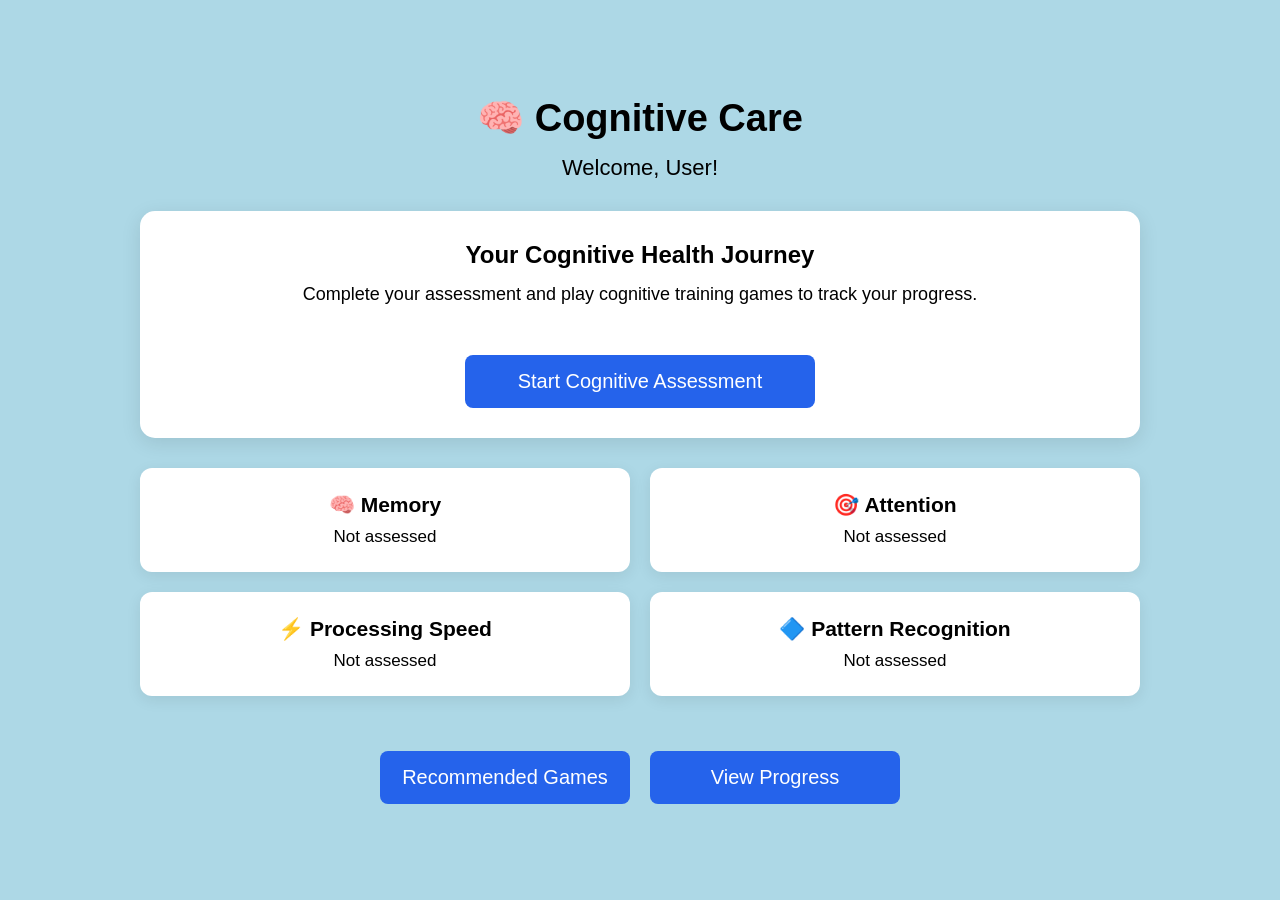
==== Cognitive care prototype/dashboard.html @ d1339457 "Initial commit" ====
<!DOCTYPE html>
<html lang="en">

<head>
    <meta charset="UTF-8">
    <meta name="viewport" content="width=device-width, initial-scale=1.0">

    <title>Cognitive Care - Dashboard</title>

    <link rel="stylesheet" href="CSS/style.css">
</head>

<body>

    <div class="dashboard-container">

        <h1>🧠 Cognitive Care</h1>

        <p class="welcome">
            Welcome, <span id="userName">User</span>!
        </p>

        <div class="dashboard-card">

            <h2>Your Cognitive Health Journey</h2>

            <p>
                Complete your assessment and play cognitive
                training games to track your progress.
            </p>

            <button onclick="startAssessment()">
                Start Cognitive Assessment
            </button>

        </div>


        <div class="domain-container">

            <div class="domain-card">
                <h3>🧠 Memory</h3>
                <p>Not assessed</p>
            </div>

            <div class="domain-card">
                <h3>🎯 Attention</h3>
                <p>Not assessed</p>
            </div>

            <div class="domain-card">
                <h3>⚡ Processing Speed</h3>
                <p>Not assessed</p>
            </div>

            <div class="domain-card">
                <h3>🔷 Pattern Recognition</h3>
                <p>Not assessed</p>
            </div>

        </div>


        <div class="menu-container">

            <button onclick="openPage('games.html')">
                Recommended Games
            </button>

            <button onclick="openPage('progress.html')">
                View Progress
            </button>

        </div>

    </div>


    <script src="JS/app.js"></script>
<script>
  function openPage(page) {
    window.location.href = page;
  }

  function startAssessment() {
    window.location.href = "assessment.html";
  }
</script>
</body>
</html>
---- Cognitive care prototype/CSS/style.css ----
* {
    box-sizing: border-box;
    margin: 0;
    padding: 0;
    font-family: Arial, sans-serif;
}

body {
    background: #f4f7fb;
    min-height: 100vh;
    display: flex;
    justify-content: center;
    align-items: center;
}

.login-container {
    width: 90%;
    max-width: 500px;
    text-align: center;
}

.logo {
    font-size: 70px;
    margin-bottom: 10px;
}

h1 {
    font-size: 38px;
    margin-bottom: 10px;
}

.subtitle {
    font-size: 20px;
    margin-bottom: 30px;
}

.login-box {
    background: white;
    padding: 35px;
    border-radius: 15px;
    box-shadow: 0 5px 20px rgba(0, 0, 0, 0.1);
    text-align: left;
}

label {
    display: block;
    font-size: 20px;
    margin-top: 15px;
    margin-bottom: 8px;
}

input {
    width: 100%;
    padding: 15px;
    font-size: 18px;
    border: 1px solid #ccc;
    border-radius: 8px;
}

button {
    width: 100%;
    padding: 15px;
    margin-top: 25px;
    font-size: 20px;
    border: none;
    border-radius: 8px;
    cursor: pointer;
    background: #2563eb;
    color: white;
}

button:hover {
    opacity: 0.9;
}

#message {
    text-align: center;
    margin-top: 15px;
    font-size: 18px;
}
body {
    background: lightblue !important;
}
/* DASHBOARD */

.dashboard-container {
    width: 90%;
    max-width: 1000px;
    margin: 40px auto;
    text-align: center;
}

.welcome {
    font-size: 22px;
    margin: 15px 0 30px;
}

.dashboard-card {
    background: white;
    padding: 30px;
    border-radius: 15px;
    box-shadow: 0 5px 20px rgba(0, 0, 0, 0.1);
    margin-bottom: 30px;
}

.dashboard-card h2 {
    margin-bottom: 15px;
}

.dashboard-card p {
    font-size: 18px;
    margin-bottom: 25px;
}

.dashboard-card button {
    max-width: 350px;
}

.domain-container {
    display: grid;
    grid-template-columns: repeat(2, 1fr);
    gap: 20px;
    margin-bottom: 30px;
}

.domain-card {
    background: white;
    padding: 25px;
    border-radius: 12px;
    box-shadow: 0 4px 15px rgba(0, 0, 0, 0.08);
}

.domain-card h3 {
    font-size: 21px;
    margin-bottom: 10px;
}

.domain-card p {
    font-size: 17px;
}

.menu-container {
    display: flex;
    gap: 20px;
    justify-content: center;
}

.menu-container button {
    max-width: 250px;
}

@media (max-width: 600px) {

    .domain-container {
        grid-template-columns: 1fr;
    }

    .menu-container {
        flex-direction: column;
    }

    .menu-container button {
        max-width: 100%;
    }
}
/* ASSESSMENT PAGE */

.assessment-container {
    width: 90%;
    max-width: 900px;
    margin: 40px auto;
    text-align: center;
}

.assessment-subtitle {
    font-size: 20px;
    margin: 15px 0 30px;
}

.assessment-card {
    background: white;
    padding: 35px;
    border-radius: 15px;
    box-shadow: 0 5px 20px rgba(0, 0, 0, 0.1);
}

.assessment-card h2 {
    margin-bottom: 15px;
}

.assessment-card > p {
    font-size: 18px;
    line-height: 1.6;
}

.instructions {
    margin: 25px 0;
    text-align: left;
}

.instruction-item {
    background: #f4f7fb;
    padding: 18px;
    margin: 12px 0;
    border-radius: 10px;
    font-size: 18px;
}

.instruction-item strong {
    margin-left: 8px;
}

.instruction-item span {
    display: block;
    margin-left: 35px;
    margin-top: 5px;
    font-size: 16px;
}

.important-note {
    background: #fff8e1;
    padding: 20px;
    border-radius: 10px;
    margin: 25px 0;
    text-align: left;
}

.important-note p {
    margin-top: 8px;
    line-height: 1.5;
}

.assessment-card button {
    max-width: 350px;
}
/* MEMORY CARD GAME */

.game-container {
    width: 90%;
    max-width: 800px;
    margin: 40px auto;
    text-align: center;
}

.game-description {
    font-size: 19px;
    margin: 15px 0 25px;
}

.game-info {
    display: flex;
    justify-content: center;
    gap: 50px;
    margin-bottom: 30px;
}

.game-info div {
    background: white;
    padding: 15px 25px;
    border-radius: 10px;
    box-shadow: 0 3px 10px rgba(0, 0, 0, 0.08);
}

.game-info strong {
    display: block;
    margin-bottom: 5px;
}

.game-info span {
    font-size: 20px;
}

.memory-board {
    display: grid;
    grid-template-columns: repeat(4, 1fr);
    gap: 15px;
    max-width: 600px;
    margin: auto;
}

.memory-card {
    height: 120px;
    background: #2563eb;
    border-radius: 12px;
    display: flex;
    justify-content: center;
    align-items: center;
    font-size: 40px;
    cursor: pointer;
    color: white;
    user-select: none;
}

.memory-card.flipped {
    background: white;
    color: black;
    border: 2px solid #2563eb;
}

.memory-card.matched {
    background: #d1fae5;
    border: 2px solid #16a34a;
    cursor: default;
}

.game-message {
    min-height: 30px;
    margin: 25px 0;
    font-size: 20px;
    font-weight: bold;
}

@media (max-width: 600px) {

    .memory-board {
        grid-template-columns: repeat(3, 1fr);
    }

    .memory-card {
        height: 90px;
    }

    .game-info {
        gap: 10px;
    }

    .game-info div {
        padding: 10px;
    }
}

/* LANGUAGE SWITCH */

.language-switch {
    display: flex;
    justify-content: flex-end;
    gap: 10px;
    margin-bottom: 20px;
}

.language-switch button {
    width: auto;
    min-width: 100px;
    min-height: 48px;
    padding: 10px 18px;
    margin-top: 0;
    font-size: 18px;
    border: 2px solid #2563eb;
    background: white;
    color: #1d4ed8;
    border-radius: 8px;
}

.language-switch button.active-language {
    background: #2563eb;
    color: white;
}

.hindi-description {
    font-size: 20px;
    line-height: 1.7;
}
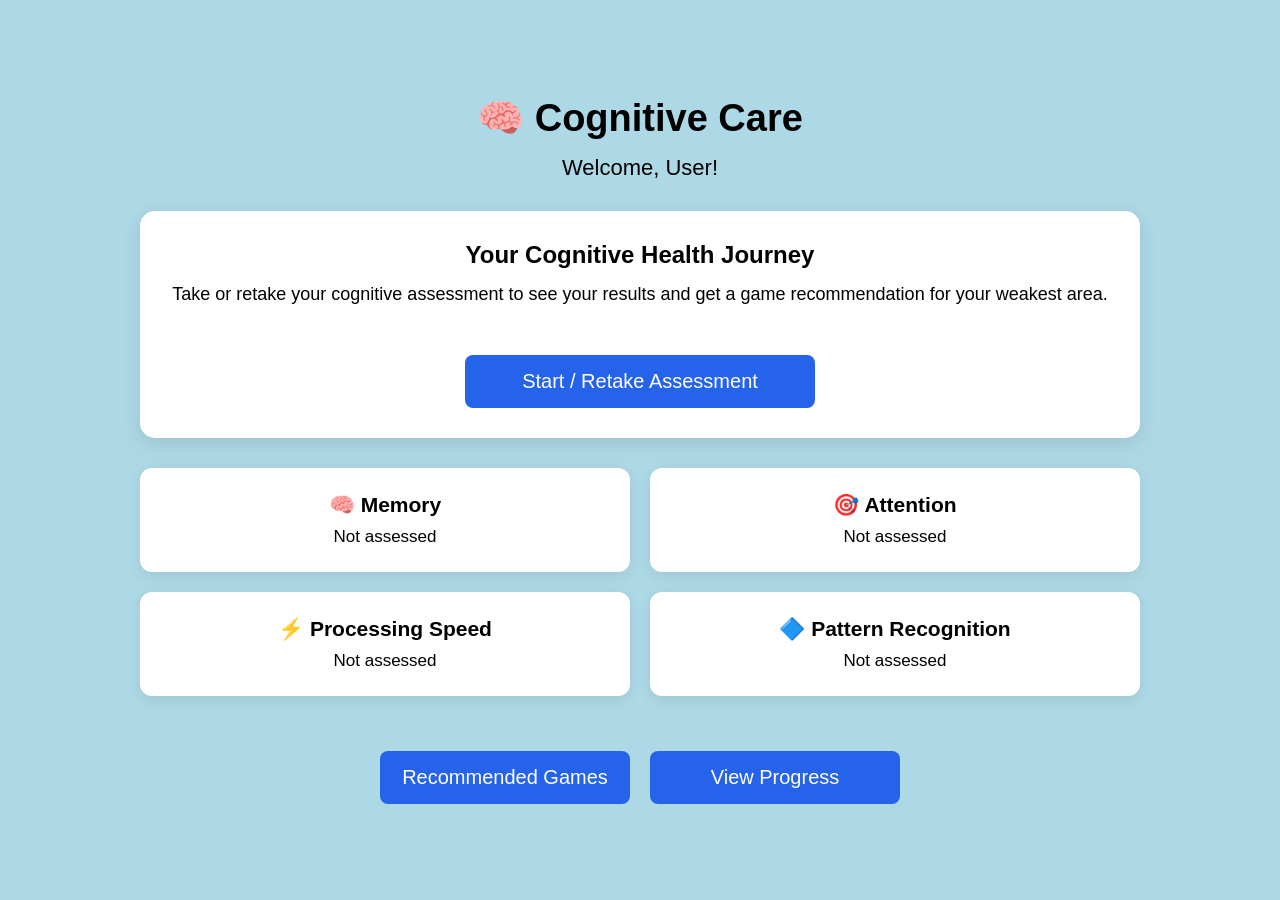
==== commit 3381558b: "git add . git commit -m "Describe your changes" git push" ====
--- a/Cognitive care prototype/dashboard.html
+++ b/Cognitive care prototype/dashboard.html
@@ -25,12 +25,11 @@
             <h2>Your Cognitive Health Journey</h2>
 
             <p>
-                Complete your assessment and play cognitive
-                training games to track your progress.
+                Take or retake your cognitive assessment to see your results and get a game recommendation for your weakest area.
             </p>
 
             <button onclick="startAssessment()">
-                Start Cognitive Assessment
+                Start / Retake Assessment
             </button>
 
         </div>
@@ -83,8 +82,8 @@
   }
 
   function startAssessment() {
-    window.location.href = "assessment.html";
+    window.location.href = "initial-assessment.html";
   }
 </script>
 </body>
-</html>+</html>
